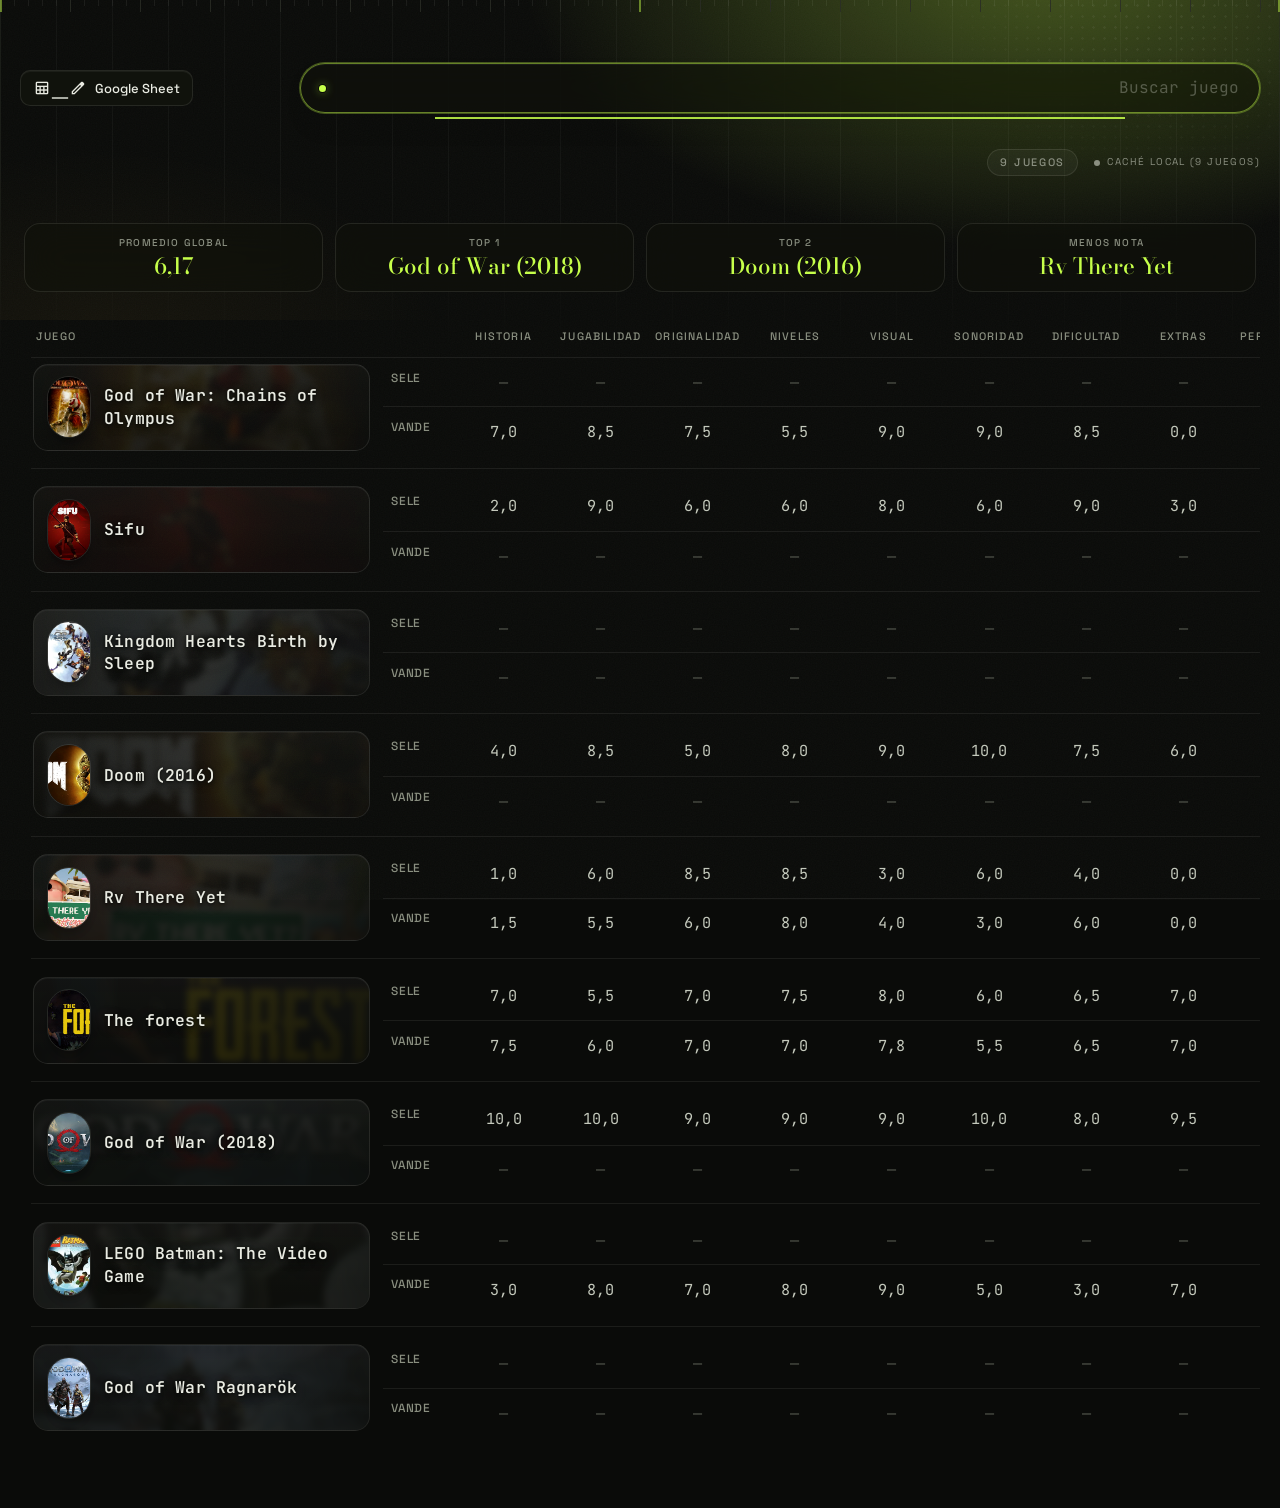
==== index.html @ 584dd897 "feat: subpáginas por juego - 9 archivos en juego/, click en carátula navega, botón ← Volver, fondo v" ====
﻿<!DOCTYPE html>
<html lang="es">
<head>
<meta charset="utf-8">
<meta name="viewport" content="width=device-width, initial-scale=1, viewport-fit=cover">
<title>V&S Clasificacion</title>
<meta name="description" content="Buscador de puntuaciones de videojuegos: categorÃ­as y notas de Sele y Vande.">
<meta name="color-scheme" content="dark light">
<meta name="theme-color" content="#0A0B09" media="(prefers-color-scheme: dark)">
<meta name="theme-color" content="#EDEFE6" media="(prefers-color-scheme: light)">
<link rel="icon" href="data:image/svg+xml,%3Csvg xmlns='http://www.w3.org/2000/svg' viewBox='0 0 32 32'%3E%3Crect width='32' height='32' rx='7' fill='%230A0B09'/%3E%3Ccircle cx='16' cy='16' r='6' fill='%23C6FF4A'/%3E%3C/svg%3E">
<link rel="preconnect" href="https://fonts.googleapis.com">
<link rel="preconnect" href="https://fonts.gstatic.com" crossorigin>
<link href="https://fonts.googleapis.com/css2?family=Bodoni+Moda:ital,opsz,wght@0,6..96,400..900;1,6..96,400..900&family=JetBrains+Mono:ital,wght@0,100..800;1,100..800&family=Material+Symbols+Outlined:opsz,wght,FILL,GRAD@20..48,100..700,0..1,-50..200&family=Space+Grotesk:wght@300..700&display=swap" rel="stylesheet">
<link rel="stylesheet" href="styles.css?v=48">
</head>
<body>
<!-- Fondo del mundo. El orden importa: la luz ambiente va abajo de todo y la
     estructura (retÃ­cula + regla) encima, para que la luz no se coma los pelos
     ni las 3 marcas de fÃ³sforo. -->
<div class="bg" aria-hidden="true">
  <i class="sheen"></i>
  <i class="grain"></i>
  <i class="stipple"></i>
  <i class="rule"></i>
  <i class="ticks"></i>
</div>
<main>
  <header class="hero">
    <div class="search" role="search">
      <label class="sr-only" for="q">Buscar juego</label>
      <div class="search-bar">
        <a class="sheet-link" href="https://docs.google.com/spreadsheets/d/1c0RMIpkBoRhgdFwdL76WXYa5wXf_dSzQB1owI-w7CNk/edit" target="_blank" rel="noopener" aria-label="Editar en Google Sheets">
          <span class="material-symbols-outlined" aria-hidden="true">table_edit</span>
          <span class="sheet-link-text" aria-hidden="true">Google Sheet</span>
        </a>
        <div class="field">
          <span class="mark" aria-hidden="true"></span>
          <input id="q" type="search" enterkeyhint="search" placeholder=" " autocomplete="off" autocapitalize="off" spellcheck="false">
          <span class="ph" id="ph" aria-hidden="true">Buscar juego</span>
          <span class="line" aria-hidden="true"></span>
        </div>
      </div>
      <div class="search-meta">
        <p id="count" aria-live="polite"></p>
        <p class="sync-line" aria-live="polite"><span class="sync-dot" aria-hidden="true"></span><span id="sync-text"></span></p>
      </div>
    </div>
  </header>
  <section id="results" aria-label="Resultados">
    <div class="stats" id="stats" aria-label="EstadÃ­sticas rÃ¡pidas"></div>
    <div class="sheet" id="sheet"></div>
    <p class="no-match" id="none" hidden></p>
  </section>
</main>

<div class="cur" id="cd" aria-hidden="true"><i></i></div>
<div class="cur" id="cr" aria-hidden="true"><i></i></div>
<div id="toast" role="status" aria-live="polite"></div>

<script src="data.js?v=48"></script>
<script type="module" src="script.js?v=48"></script>
</body>
</html>
---- styles.css ----
﻿/* ═══════════════════════════════════════════════════════════════════
   PHOSPHOR — brutalismo suizo monocromo + una sola señal: verde fósforo
   vv16 · conserva tablas, sonidos y cursor · todo el movimiento es
   transform/opacity (cero reflows → cero tirones)
   ═══════════════════════════════════════════════════════════════════ */

:root {
  /* Tinta (negro con un soplo de oliva; nunca negro puro) */
  --bg: #0a0b09;
  --hover: #13150e;
  --raise: #10120c;
  --line: #2a2d25;
  --line-faint: rgba(233, 235, 226, 0.08);
  --muted: #8a8f80;
  --soft: #c4c9bc;
  --fg: #e9ebe2;
  --invert-bg: #edefe6;
  --invert-fg: #0a0b09;

  /* Señal: verde fósforo, con reglas de uso (ver README/DESIGN) */
  --green: #c6ff4a;
  --green-deep: #9ce61f;
  --green-dim: rgba(198, 255, 74, 0.3);

  /* Notas semánticas (datos, no decoración) */
  --gold: #f2b93b;
  --gold-hi: #ffe3a1;
  --good: var(--green);
  --bad: #ff5c4d;

  /* Cristal esmerilado */
  --glass-bg: rgba(16, 18, 12, 0.58);
  --glass-brd: rgba(233, 235, 226, 0.1);
  --glass-hi: rgba(255, 255, 255, 0.05);

  color-scheme: dark;
  --ease-out: cubic-bezier(0.23, 1, 0.32, 1);

  --text: 'JetBrains Mono', 'Spline Sans Mono', ui-monospace, 'SFMono-Regular', Menlo, Consolas, monospace;
  --label: 'Space Grotesk', 'Spline Sans Mono', 'Segoe UI', sans-serif;
  --head: 'Bodoni Moda', Georgia, 'Times New Roman', serif;

  box-sizing: border-box;
  padding-top: env(safe-area-inset-top, 0px);
  padding-bottom: env(safe-area-inset-bottom, 0px);
}

html { scroll-padding-top: env(safe-area-inset-top, 0px); scrollbar-color: var(--line) transparent; scrollbar-width: thin; }
*, *::before, *::after { box-sizing: border-box; }

body {
  margin: 0;
  min-height: 100dvh;
  overflow-x: hidden;
  background: var(--bg);
  color: var(--fg);
  font-family: var(--text);
  font-size: 0.95rem;
  line-height: 1.5;
  -webkit-font-smoothing: antialiased;
  text-rendering: optimizeLegibility;
}

/* Superficies del navegador, del mundo */
::selection { background: var(--green); color: var(--bg); }
::-webkit-scrollbar { width: 10px; height: 10px; }
::-webkit-scrollbar-track { background: transparent; }
::-webkit-scrollbar-thumb { background: var(--line); border-radius: 999px; border: 3px solid transparent; background-clip: padding-box; }
::-webkit-scrollbar-thumb:hover { background: var(--muted); background-clip: padding-box; }

.sr-only {
  position: absolute; width: 1px; height: 1px; margin: -1px; padding: 0;
  overflow: hidden; clip: rect(0 0 0 0); white-space: nowrap; border: 0;
}

/* ——— Fondo del mundo (fijo, sin interacción, sin animación de blur) ——— */
.bg { position: fixed; inset: 0; z-index: -1; overflow: hidden; pointer-events: none; }
.bg i, .bg .grain, .bg .stipple, .bg .rule, .bg .ticks, .bg .sheen { position: absolute; }

/* Film grain: ruido estático, capa fija (único lugar permitido: nunca en contenedores con scroll) */
.grain {
  inset: 0;
  background-image: url("data:image/svg+xml,%3Csvg xmlns='http://www.w3.org/2000/svg' width='180' height='180'%3E%3Cfilter id='n'%3E%3CfeTurbulence type='fractalNoise' baseFrequency='0.82' numOctaves='2' stitchTiles='stitch'/%3E%3C/filter%3E%3Crect width='100%25' height='100%25' filter='url(%23n)' opacity='0.62'/%3E%3C/svg%3E");
  background-size: 180px 180px;
  opacity: 0.055;
  mix-blend-mode: overlay;
}

/* Estippling: puntos finos en la esquina del héroe (textura de la referencia) */
.stipple {
  top: 0; right: 0; width: 34rem; height: 220px;
  background-image: radial-gradient(rgba(233, 235, 226, 0.6) 1px, transparent 1.5px);
  background-size: 11px 11px;
  opacity: 0.1;
  -webkit-mask-image: radial-gradient(22rem 16rem at 78% 8%, #000 10%, transparent 72%);
  mask-image: radial-gradient(22rem 16rem at 78% 8%, #000 10%, transparent 72%);
}

/* ——— A · Retícula de registro ———
   Estructura suiza alineada EXACTAMENTE con la columna de contenido
   (main: width min(92rem,100%) centrado + padding lateral). Sustituye al
   antiguo monolito: en vez de un objeto orgánico, una retícula que dice
   "esto es una página maquetada". Se atenúa antes de la hoja: nunca compite
   con la tabla. Nombre propio (.rule) y NO .grid, que la tabla ya usa. */
.bg .rule {
  top: 0;
  left: calc(50% - min(46rem, 50%));
  width: min(92rem, 100%);
  height: 420px;
  background-image: repeating-linear-gradient(90deg, var(--line-faint) 0 1px, transparent 1px 56px);
  opacity: 0.5;
  -webkit-mask-image: linear-gradient(to bottom, #000 0%, #000 40%, transparent 88%);
  mask-image: linear-gradient(to bottom, #000 0%, #000 40%, transparent 88%);
}
/* los dos bordes de la columna, un pelo más marcados: es lo que la hace "de registro" */
.bg .rule::before,
.bg .rule::after {
  content: '';
  position: absolute;
  top: 0;
  bottom: 0;
  width: 1px;
  background: var(--line);
}
.bg .rule::before { left: 0; }
.bg .rule::after { right: 0; }

/* ——— B · Regla de calibración ———
   Un calibre arriba, en vez de un círculo: corto cada 14px, largo cada 70px.
   Vive en la misma columna de contenido que la retícula.
   Los dos patrones van en el fondo del propio elemento (background-size distinto
   en vez de un pseudo-elemento) para dejar ::after libre: las 3 marcas de fósforo
   tienen que quedar por ENCIMA de los ticks, o el tick largo opaco las tapa. */
.bg .ticks {
  top: 0;
  left: calc(50% - min(46rem, 50%));
  width: min(92rem, 100%);
  height: 12px;
  background-image:
    repeating-linear-gradient(90deg, var(--line) 0 1px, transparent 1px 70px),
    repeating-linear-gradient(90deg, var(--line-faint) 0 1px, transparent 1px 14px);
  background-size: 100% 12px, 100% 6px;
  background-repeat: repeat-x;
  background-position: 0 0;
  opacity: 0.85;
}
/* Tres marcas en fósforo — los dos extremos de columna y el centro. Van al 0,55 de
   --green: es señal de puntería, no ambiente (DESIGN.md §3 lo exime), y por ser
   solo 3 no gasta el cupo de 3-4 puntos verdes. A 2px para que se lean como
   marcas y no compitan con los pelos de 1px de al lado.
   El 0,55 no es arbitrario: medido por píxeles, el .sheen llega a G=89 en su
   pico, y al 0,30 estas marcas daban G=85/61/101 — la de la derecha se perdía
   dentro del lavado. A 0,55 quedan por encima y se leen como 3 marcas. */
.bg .ticks::after {
  content: '';
  position: absolute;
  inset: 0 0 auto 0;
  height: 12px;
  opacity: 0.55;
  background-image:
    linear-gradient(90deg, var(--green) 0 2px, transparent 2px),
    linear-gradient(90deg, transparent calc(50% - 1px), var(--green) calc(50% - 1px) calc(50% + 1px), transparent calc(50% + 1px)),
    linear-gradient(270deg, var(--green) 0 2px, transparent 2px);
  background-repeat: no-repeat;
}

/* Luz ambiental: fósforo muy tenue tras el héroe, cálido al pie (no llega a la hoja) */
.sheen {
  top: 0;
  left: 0;
  right: 0;
  height: 320px;
  background:
    radial-gradient(60rem 32rem at 82% -10%, var(--green-dim) 0%, transparent 55%),
    radial-gradient(40rem 24rem at 8% 112%, rgba(242, 185, 59, 0.05) 0%, transparent 55%);
}

main {
  width: min(92rem, 100%);
  margin: 0 auto;
  padding: 0 1.25rem 0;
  display: flex;
  flex-direction: column;
  /* vv22: la tabla se desatasca del panel y crece con la página. Antes
     (vv14/vv16) era `height: 100dvh` a propósito para que la página nunca
     scrolleara; ahora es al revés: la hoja lleva su propio alto y el scroll
     es del documento. El remate final pasa al padding de la hoja para que la
     tinta llegue hasta el borde de abajo. */
  min-height: 100dvh;
}

/* ——— Cabecera: buscador en píldora de cristal ——— */
.hero {
  padding-top: clamp(2.5rem, 7dvh, 4.5rem);
  display: flex;
  justify-content: flex-start;
  align-items: center;
}
.search {
  width: 100%;
  max-width: 92rem;
  display: flex;
  flex-direction: column;
  align-items: flex-start;
  gap: 2.2rem; /* centrado entre barra y tabla */
}
.search-bar {
  display: flex;
  align-items: center;
  justify-content: space-between;
  gap: 1.5rem; /* separación mínima entre herramientas y buscador */
  width: 100%;
}
.search-tools {
  display: flex;
  gap: 0.35rem;
  flex-shrink: 0;
  margin-left: 1.25rem; /* 20px desde el borde izquierdo de main */
}
.search-meta {
  display: flex;
  align-items: center;
  gap: 1rem;
  width: 100%;
  justify-content: flex-end;
}
.tool-icon {
  font-size: 1.25rem;
  color: var(--muted);
  opacity: 0.65;
  pointer-events: none;
  line-height: 1;
}

.field {
  position: relative;
  display: flex;
  align-items: center;
  gap: 0.8rem;
  min-height: 3.15rem;
  padding: 0 1.15rem;
  border-radius: 999px;
  border: 1px solid var(--glass-brd);
  background: var(--glass-bg);
  backdrop-filter: blur(18px) saturate(1.5);
  -webkit-backdrop-filter: blur(18px) saturate(1.5);
  box-shadow: inset 0 1px 0 var(--glass-hi), 0 14px 34px -22px rgba(0, 0, 0, 0.7);
  transition: border-color 0.25s var(--ease-out), box-shadow 0.25s var(--ease-out);
  flex: 1 1 auto;
  min-width: 0;
  max-width: 60rem; /* 960px — techo real para que no se estire infinitamente */
}
.field:focus-within {
  border-color: color-mix(in srgb, var(--green) 48%, transparent);
  box-shadow: inset 0 1px 0 var(--glass-hi), 0 0 0 1px var(--green-dim), 0 14px 34px -22px rgba(0, 0, 0, 0.7);
}

/* Punto de señal: apagado en reposo, fósforo al enfocar */
.mark {
  flex: 0 0 auto;
  width: 7px;
  height: 7px;
  border-radius: 50%;
  background: var(--muted);
  box-shadow: 0 0 0 1px var(--bg);
  transition: background 0.25s var(--ease-out), box-shadow 0.25s var(--ease-out);
}
.field:focus-within .mark { background: var(--green); box-shadow: 0 0 0 1px var(--bg), 0 0 10px -1px var(--green); }

#q {
  flex: 1 1 auto;
  min-width: 0;
  display: block;
  padding: 0.78rem 0;
  background: transparent;
  color: var(--fg);
  caret-color: var(--green);
  border: 0;
  border-radius: 0;
  outline: none;
  font-family: var(--text);
  font-size: 1rem;
  text-align: right;
  -webkit-appearance: none;
  appearance: none;
}
#q::selection { background: var(--green); color: var(--bg); }
#q::placeholder { color: transparent; }
#q::-webkit-search-cancel-button,
#q::-webkit-search-decoration { -webkit-appearance: none; display: none; }

/* Texto de ayuda que rota despacio entre nombres de juegos (conservado) */
.ph {
  position: absolute;
  inset: 0;
  display: grid;
  place-items: center end;
  padding: 0 calc(1.15rem + 2px) 0 1.15rem;
  font-size: 1rem;
  color: var(--muted);
  white-space: nowrap;
  overflow: hidden;
  text-overflow: ellipsis;
  pointer-events: none;
  transition: opacity 0.28s var(--ease-out), transform 0.28s var(--ease-out);
}
.ph.out { opacity: 0; transform: translateY(-5px); }
.ph.pre { opacity: 0; transform: translateY(5px); }
.field:focus-within .ph:not(.out):not(.pre) { opacity: 0.55; }
#q:not(:placeholder-shown) ~ .ph { opacity: 0; }

/* Línea inferior bajo la píldora: destello en reposo, despliegue fósforo al enfocar */
.line {
  position: absolute;
  left: 14%;
  right: 14%;
  bottom: -7px;
  height: 2px;
  overflow: hidden;
  pointer-events: none;
  background: linear-gradient(var(--line-faint), var(--line-faint)) bottom / 100% 1px no-repeat;
}
.line::before {
  content: '';
  position: absolute;
  bottom: 0;
  left: 0;
  width: 26%;
  height: 1px;
  background: linear-gradient(90deg, transparent, var(--soft), transparent);
  transform: translateX(-100%);
  animation: sweep 7s ease-in-out infinite;
  transition: opacity 0.2s var(--ease-out);
}
.line::after {
  content: '';
  position: absolute;
  inset: 0;
  background: var(--green);
  opacity: 0.85;
  transform: scaleX(0);
  transform-origin: center;
  transition: transform 0.32s var(--ease-out);
}
.field:focus-within .line::after { transform: scaleX(1); }
.field:focus-within .line::before { opacity: 0; }

@keyframes sweep {
  0%        { transform: translateX(-100%); }
  60%, 100% { transform: translateX(360%); }
}

#count {
  display: inline-block;
  margin: 0;
  padding: 0.3rem 0.75rem;
  border-radius: 999px;
  border: 1px solid var(--glass-brd);
  background: rgba(233, 235, 226, 0.04);
  font-family: var(--label);
  font-size: 0.68rem;
  font-weight: 500;
  letter-spacing: 0.16em;
  text-transform: uppercase;
  color: var(--muted);
}

/* Badge «En vivo»: aparece solo cuando el servidor responde (sync en tiempo real) */
.sync-line {
  display: none;
  align-items: center;
  gap: 0.45rem;
  justify-content: flex-end;
  margin: 0;
  font-family: var(--label);
  font-size: 0.62rem;
  letter-spacing: 0.14em;
  text-transform: uppercase;
  color: var(--muted);
}
.sync-line.on { display: flex; }
.sync-line .sync-dot {
  width: 6px;
  height: 6px;
  border-radius: 50%;
  background: var(--muted);
}
.sync-line.live .sync-dot {
  background: var(--green);
  box-shadow: 0 0 8px var(--green-dim);
}

/* ——— Hoja: la lista; la tabla crece con la página y scrollea solo en horizontal ——— */
#results {
  margin-top: 2.9rem;
  flex: 1;
  min-height: 0;
  display: flex;
  flex-direction: column;
}

/* Panel de estadísticas rápidas (4 métricas en línea) */
.stats {
  display: grid;
  grid-template-columns: repeat(4, 1fr);
  gap: 0.75rem;
  margin-bottom: 0.75rem;
  padding: 0 0.25rem;
}
@media (max-width: 900px) {
  .stats { grid-template-columns: repeat(2, 1fr); }
}
@media (max-width: 520px) {
  .stats { grid-template-columns: 1fr; }
}
.stat {
  display: flex;
  flex-direction: column;
  align-items: center;        /* eje cruz: centra el bloque label+valor */
  justify-content: center;    /* eje principal: centra verticalmente en la caja */
  gap: 0.2rem;
  padding: 0.75rem 1rem;
  border-radius: 16px;
  border: 1px solid var(--glass-brd);
  background: var(--glass-bg);
  backdrop-filter: blur(18px) saturate(1.5);
  -webkit-backdrop-filter: blur(18px) saturate(1.5);
  text-align: center;
}
.stat-label {
  font-family: var(--label);
  font-size: 0.62rem;
  font-weight: 500;
  letter-spacing: 0.12em;
  text-transform: uppercase;
  color: var(--muted);
}
.stat-value {
  font-family: var(--head);
  font-size: 1.4rem;
  font-weight: 500;
  line-height: 1.1;
  color: var(--fg);
}
.stat-value.gold { color: var(--gold); }
.stat-value.green { color: var(--green); }

.sheet {
  /* vv22: sin caja — ni borde, ni radio, ni sombra — y sin scroll propio en
     vertical (lo lleva la página). `flex: 1 0 auto` es lo que mantiene la
     hoja pegada al fondo con listas cortas: medido, `0 0 auto` dejaba 119px
     de página desnuda bajo una tabla de 1 resultado. */
  flex: 1 0 auto;
  min-height: 0;
  overflow: auto;            /* solo horizontal: el vertical es de la página */
  /* vv23: la tabla se queda SIN fondo. Las filas ya eran transparentes
     (--row-bg: transparent, línea 517), así que este era el único campo opaco.
     Consecuencia medida: entra el grain (que cubre todo el viewport, y es la
     textura del mundo) y el resto final de .rule/.ticks, que se solapan con
     los primeros ~90px de la tabla — la retícula se repliega antes de que
     llegue a las notas. */
  background: transparent;
  /* padding-bottom quitado: el aire final lo pone margin-bottom del último .game
     (3.5rem !important) para evitar colapso de márgenes y forzar separación visual. */
}
.sheet::-webkit-scrollbar { height: 10px; }
.sheet::-webkit-scrollbar-track { background: transparent; }
.sheet::-webkit-scrollbar-thumb { background: var(--line); border-radius: 999px; border: 3px solid transparent; background-clip: padding-box; }
.sheet::-webkit-scrollbar-thumb:hover { background: var(--muted); background-clip: padding-box; }

.grid {
  --c1: 22rem;
  --c2: 4.5rem;
  --cols: var(--c1) var(--c2) repeat(9, minmax(5.5rem, 1fr)) 5.5rem;
  min-width: 88rem;
  padding: 0.55rem 0.7rem 0.9rem;
}
.head, .game { display: grid; grid-template-columns: var(--cols); }

.head { border-bottom: 1px solid var(--line-faint); }
.head > div, .head > button {
  padding: 0.95rem 0.25rem 0.8rem;
  font-family: var(--label);
  font-weight: 500;
  font-size: 0.68rem;
  letter-spacing: 0.11em;
  text-transform: uppercase;
  color: var(--muted);
  text-align: center;
  background: transparent;
  border: none;
  display: inline-flex;
  align-items: center;
  justify-content: center;
  gap: 0.3rem;
}
.head > div:first-child { text-align: left; padding-left: 0.3rem; justify-content: flex-start; }

button.col-sort {
  cursor: pointer;
  border-radius: 999px;
  margin: -0.15rem 0;
  transition: color 0.18s var(--ease-out), background 0.18s var(--ease-out), transform 0.2s var(--ease-out);
  user-select: none;
  -webkit-appearance: none;
  appearance: none;
  outline: none;
}
button.col-sort:hover { color: var(--fg); background: rgba(233, 235, 226, 0.06); }
button.col-sort:focus-visible { outline: 1px solid var(--green); outline-offset: 1px; }
button.col-sort.active { color: var(--fg); font-weight: 700; }

/* Señal de fósforo en la columna activa (estado, no decoración) */
.sort-icon {
  font-size: 0.6rem;
  line-height: 1;
  color: var(--green);
  display: inline-block;
}
button.col-sort.active[data-dir="asc"] .sort-icon { color: var(--gold); }

/* Fila de juego: hairline de 1 px, entrada/salida por transición (conservado) */
.game {
  --row-bg: transparent;
  position: relative;
  background: var(--row-bg);
  border-bottom: 1px solid var(--line-faint);
  /* Espacio inferior REAL: padding-bottom (dentro del elemento, no colapsa).
     El pelo de 1px queda al final del padding, separando visualmente. */
  padding-bottom: 0.7rem;
  transition: opacity 0.28s var(--ease-out) var(--d, 0ms), transform 0.28s var(--ease-out) var(--d, 0ms);
}
/* Espacio superior original conservado: margin-top en juegos subsiguientes.
   Con el padding-bottom del anterior + este margin-top = 1.4rem visuales entre juegos. */
.game + .game { margin-top: 0.7rem; }
.game:last-child,
.game:last-of-type { 
  border-bottom: 0;
  /* Aire extra solo bajo el último juego */
  padding-bottom: 3.5rem; 
}
.game[hidden] { display: none; }
.game.out {
  opacity: 0;
  transform: translateY(6px);
  transition-duration: 0.14s;
  transition-delay: 0ms;
  pointer-events: none;
}

/* vv27: aire entre juegos gestionado por row-gap en .grid (no por márgenes).
   row-gap NO colapsa, es consistente, y al ocultar juegos con display:none
   el hueco se redistribuye solo entre los visibles. */

/* Sin hover en los juegos (por decisión de diseño) */
@media (hover: hover) and (pointer: fine) {
  .game:hover .name { transform: translateX(3px); }
  .game:hover .cover-thumb { transform: scale(1.06); }
  button.col-sort:hover { transform: translateY(-1px); }
}

.row { display: contents; }

/* Nombre del juego: celda de cristal con carátula al fondo y máscara píldora */
.name {
  grid-column: 1;
  grid-row: 1 / span 2;
  position: relative;
  overflow: hidden;
  display: flex;
  align-items: center;
  gap: 0.85rem;
  margin: 0.38rem 0.85rem 0.38rem 0.1rem;
  padding: 0.72rem 1.05rem 0.72rem 0.8rem;
  border-radius: 15px;
  border: 1px solid var(--glass-brd);
  background: linear-gradient(180deg, rgba(233, 235, 226, 0.05), rgba(233, 235, 226, 0.015));
  backdrop-filter: blur(13px) saturate(1.35);
  -webkit-backdrop-filter: blur(13px) saturate(1.35);
  box-shadow: inset 0 1px 0 var(--glass-hi);
  text-align: left;
  /* Título del juego: mono semibold, como un marcador (pegado a la tabla de datos).
     Sustituye a la serif itálica (Bodoni Moda), que no encajaba con la estética suiza. */
  font-family: var(--text);
  font-weight: 600;
  font-size: 1.02rem;
  letter-spacing: 0.01em;
  line-height: 1.4;
  overflow-wrap: anywhere;
  isolation: isolate;
}

.name-bg {
  position: absolute;
  inset: -6px;
  background-size: cover;
  background-position: center;
  filter: blur(3px);
  opacity: 0.24;
  transform: scale(1.06);
  pointer-events: none;
  z-index: 0;
  transition: opacity 0.35s var(--ease-out), transform 0.35s var(--ease-out);
}
.name-bg::after {
  content: '';
  position: absolute;
  inset: 0;
  background: linear-gradient(90deg,
    color-mix(in srgb, var(--bg) 82%, transparent) 0%,
    color-mix(in srgb, var(--bg) 46%, transparent) 52%,
    color-mix(in srgb, var(--bg) 82%, transparent) 100%);
}
@media (hover: hover) and (pointer: fine) {
  .game:hover .name-bg { opacity: 0.38; transform: scale(1.1); }
}

/* Máscara píldora de la carátula (silueta) */
.cover-thumb {
  position: relative;
  z-index: 1;
  flex: 0 0 auto;
  width: 44px;
  height: 62px;
  border-radius: 999px;
  object-fit: cover;
  border: 1px solid var(--glass-brd);
  box-shadow: 0 8px 18px -10px rgba(0, 0, 0, 0.85);
  filter: saturate(0.92) contrast(1.03);
  transition: transform 0.3s var(--ease-out);
}

.name-text {
  position: relative;
  z-index: 1;
  color: var(--fg);
  text-shadow: 0 1px 3px var(--bg), 0 2px 10px var(--bg);
}
.name { transition: transform 0.3s var(--ease-out); }

.player {
  padding: 0.72rem 0.5rem;
  text-align: left;
  font-family: var(--label);
  font-weight: 500;
  font-size: 0.74rem;
  letter-spacing: 0.06em;
  text-transform: uppercase;
  color: var(--muted);
  background: var(--row-bg);
}
.c {
  /* Los dígitos quedaban ~3,3 px por encima del centro de la celda (medido por
     píxeles: la tinta de los números). Se bajan con padding asimétrico — el
     TOTAL de padding es el mismo, así que la altura de la fila no cambia. */
  padding: calc(0.72rem + 3.3px) 0.25rem calc(0.72rem - 3.3px);
  text-align: center;
  color: var(--soft);
  font-variant-numeric: tabular-nums;
}
.c.dash { color: var(--muted); opacity: 0.55; }

/* Nota final: pill pequeño pegado al número (celda con el mismo padding que el resto → alineado) */
.c.nota {
  color: var(--fg);
  font-weight: 700;
  padding: 0.72rem 0.25rem; /* centrada con vertical-align: -3px (abajo) → sin el bajado de los números */
}
.c.nota .np {
  display: inline-block;
  padding: 0.1em 0.52em;
  border-radius: 999px;
  line-height: 1.3;
  /* La píldora quedaba ~2 px por encima del centro de la celda (medido):
     vertical-align baja la cápsula sin tocar el transform del pop. -3 px la
     deja a <0,2 px del centro de la celda. */
  vertical-align: -3px;
  background: rgba(233, 235, 226, 0.055);
}
.c.nota.gold .np {
  color: var(--gold);
  background: color-mix(in srgb, var(--gold) 10%, transparent);
  position: relative;
  overflow: hidden; /* recorta el ::before sweep */
}

/* Brillo dorado en notas de 9+ (función conservada, con color de respaldo).
   OJO: sin background-color: var(--gold) aquí. Esa línea (herencia de un
   fallback pensado para navegadores sin background-clip) pintaba la CAJA
   entera del mismo dorado que el número — y como el clip a texto solo
   recorta las capas de imagen, el resultado era número dorado sobre caja
   dorada: invisible. El fallback real ya vive en `.c.nota.gold .np` de
   arriba (número dorado sólido + píldora tenue). */
.c.nota.good .np {
  color: var(--green);
  background: color-mix(in srgb, var(--green) 8%, transparent);
}
.c.nota.bad .np {
  color: var(--bad);
  background: color-mix(in srgb, var(--bad) 8%, transparent);
}

@media (prefers-reduced-motion: no-preference) {
  @supports (background-clip: text) or (-webkit-background-clip: text) {
    .c.nota.gold .np {
      background: linear-gradient(100deg, var(--gold) 0%, var(--gold) 42%, var(--gold-hi) 50%, var(--gold) 58%, var(--gold) 100%),
        color-mix(in srgb, var(--gold) 10%, transparent);
      background-size: 260% 100%, 100% 100%;
      background-repeat: no-repeat;
      -webkit-background-clip: text, border-box;
      background-clip: text, border-box;
      -webkit-text-fill-color: transparent;
      color: transparent;
      animation: shimmer 4s ease-in-out 1.2s infinite;
    }
  }
  /* Sweep dorado único: una banda que cruza la píldora de izquierda a derecha,
     recortada por overflow:hidden del .np. Ciclo ~4.5 s con pausa larga. */
  .c.nota.gold .np::before {
    content: '';
    position: absolute;
    inset: 0;
    border-radius: inherit;
    background: linear-gradient(90deg,
      transparent 0%,
      transparent 40%,
      color-mix(in srgb, var(--gold) 55%, transparent) 50%,
      transparent 60%,
      transparent 100%
    );
    transform: translateX(-100%);
    animation: goldSweep 4.5s ease-in-out infinite;
    pointer-events: none;
    z-index: 1;
  }
}
@keyframes shimmer {
  0%        { background-position: 100% 0, 0 0; }
  45%, 100% { background-position: 0% 0, 0 0; }
}
@keyframes goldSweep {
  0%   { transform: translateX(-100%); opacity: 0; }
  10%  { opacity: 1; }
  35%  { transform: translateX(100%); opacity: 1; }
  45%  { transform: translateX(100%); opacity: 0; }
  100% { transform: translateX(100%); opacity: 0; }
}
.c.nota.dash { font-weight: 400; color: var(--muted); opacity: 1; }

/* ——— Lote de movimiento ligero: solo transform/opacity, gated por reduced-motion ——— */
@media (prefers-reduced-motion: no-preference) {
  .sheet { animation: sheetIn 0.7s var(--ease-out) both; }
  .sheet.live { animation: liveFlash 1.1s var(--ease-out); } /* destello al actualizarse en vivo */
  button.col-sort.active .sort-icon { animation: sortPop 0.28s var(--ease-out); }
  .c.nota .np.pop { animation: notaPop 0.4s var(--ease-out); }
}
@keyframes sheetIn { from { opacity: 0; transform: translateY(10px); } }
/* vv22: el destello en vivo ya no puede ser un anillo (la hoja no tiene caja);
     es una línea de fósforo en el borde superior de la tabla. */
@keyframes liveFlash { 0% { box-shadow: inset 0 2px 0 rgba(198, 255, 74, 0.7); } 100% { box-shadow: inset 0 2px 0 rgba(198, 255, 74, 0); } }
@keyframes sortPop  { from { transform: scale(0.4); opacity: 0; } }
@keyframes notaPop  { from { transform: scale(0.72); } 60% { transform: scale(1.06); } }

/* Línea fina entre los dos jugadores (conservada) */
.row.second::before {
  content: '';
  position: absolute;
  grid-column: 2 / -1;
  grid-row: 2;
  top: 0;
  left: 0;
  right: 0;
  height: 0;
  border-top: 1px solid var(--line-faint);
  pointer-events: none;
}

@keyframes fadeIn { from { opacity: 0; } }

.no-match {
  animation: fadeIn 0.2s var(--ease-out) backwards;
  margin: 0;
  padding: 2rem 1rem;
  font-family: var(--label);
  font-size: 0.85rem;
  color: var(--muted);
  text-align: center;
  text-wrap: balance;
}

/* Movimiento reducido: solo fundido, sin desplazamiento ni escalonado */
@media (prefers-reduced-motion: reduce) {
  .game { transition: opacity 0.15s linear; }
  .game.out { transform: none; }
  .no-match { animation: none; }
  .line::before { animation: none; opacity: 0; }
  .line::after, .ph { transition: none; }
}

/* Cristal sólido cuando el sistema pide menos transparencia */
@media (prefers-reduced-transparency: reduce) {
  .field, .name { background: var(--raise); backdrop-filter: none; -webkit-backdrop-filter: none; }
}

/* Desplazamiento horizontal: nombre y jugador fijos, con fondo de cristal (conservado) */
@media (max-width: 75rem) {
  .name, .player, .head > div:nth-child(-n+2) { position: sticky; z-index: 2; }
  .name, .head > div:first-child { left: 0.7rem; }
  .player, .head > div:nth-child(2) { left: calc(var(--c1) + 0.7rem); }
  .head > div:nth-child(-n+2) { background: color-mix(in srgb, var(--raise) 82%, transparent); }
  .name { background: color-mix(in srgb, var(--raise) 74%, transparent); }
  .player { background: color-mix(in srgb, var(--raise) 82%, transparent); }
  .row.second > .player { border-top: 1px solid var(--line-faint); }
}

/* Móvil: tarjetas por juego (comportamiento conservado) */
@media (max-width: 40rem) {
  main { padding-inline: 0.75rem; }

  .sheet { overflow-x: visible; }
  .grid { min-width: 0; padding: 0.65rem 0.7rem 0.95rem; }
  .head { display: none; }

  .game {
    display: block;
    margin-bottom: 0.95rem;
    padding: 0.8rem 0.9rem 1rem;
    border: 1px solid var(--glass-brd);
    border-radius: 18px;
    background: linear-gradient(180deg, rgba(233, 235, 226, 0.045), rgba(233, 235, 226, 0.01));
    box-shadow: inset 0 1px 0 var(--glass-hi);
  }
  .game:last-child { margin-bottom: 0; }

  .row {
    display: grid;
    grid-template-columns: repeat(3, 1fr);
    column-gap: 0.55rem;
    row-gap: 0.28rem;
  }
  .row.second {
    margin-top: 0.8rem;
    padding-top: 0.8rem;
    border-top: 1px solid var(--line-faint);
  }
  .row.second::before { display: none; }
  .row.second > .player { border-top: 0; }

  .name {
    grid-column: 1 / -1;
    grid-row: auto;
    margin: 0 0 0.8rem;
    font-size: 0.97rem;
    border-radius: 13px;
  }
  .cover-thumb { width: 38px; height: 54px; }

  .player { grid-column: 1 / -1; }
  .row > .c { padding: 0.5rem 0.15rem; }
  .row > .c:not(.nota)::before {
    content: attr(data-cat);
    display: block;
    margin-bottom: 0.2rem;
    font-family: var(--label);
    font-size: 0.55rem;
    letter-spacing: 0.07em;
    text-transform: uppercase;
    color: var(--muted);
    overflow-wrap: anywhere;
  }
  .row > .c.nota {
    grid-column: 1 / -1;
    padding-top: 0.5rem;
    font-size: 1.15rem;
  }
  .row > .c.nota .np { line-height: 1.15; vertical-align: 0; } /* en tarjetas la píldora ya queda centrada (medido) */

  /* Herramientas del buscador en móvil: más compactas */
  .search-tools { gap: 0.25rem; margin-left: 0.5rem; }
  .tool-icon { font-size: 1.1rem; opacity: 0.55; }
  .search { gap: 0.5rem; }
  .search-bar { gap: 0.75rem; justify-content: flex-start; }
  .search-meta { gap: 0.5rem; justify-content: flex-start; }
  .field { max-width: none; flex: 1 1 auto; }

  .name, .player, .head > div:nth-child(-n+2) { position: static; }
}

/* ——— Cursor propio (conservado; el anillo enciende en fósforo sobre las filas) ——— */
.cur {
  position: fixed;
  left: 0;
  top: 0;
  z-index: 9999;
  pointer-events: none;
  opacity: 0;
  transition: opacity 0.2s var(--ease-out);
}
.cur.on { opacity: 1; }
.cur > i { position: absolute; left: 0; top: 0; display: block; translate: -50% -50%; }

#cd > i {
  width: 6px;
  height: 6px;
  border-radius: 50%;
  background: var(--fg);
  box-shadow: 0 0 0 1px var(--bg);
  transition: scale 0.16s var(--ease-out), opacity 0.16s var(--ease-out);
}
#cr > i {
  width: 28px;
  height: 28px;
  border-radius: 50%;
  border: 1px solid color-mix(in srgb, var(--fg) 65%, transparent);
  opacity: 0.5;
  transform-origin: center;
  transition:
    opacity 0.16s var(--ease-out),
    scale 0.2s var(--ease-out),
    border-radius 0.2s var(--ease-out),
    border-color 0.2s var(--ease-out),
    box-shadow 0.2s var(--ease-out);
}
html.cur-hover #cr > i {
  scale: 1.55;
  opacity: 0.7;
  border-color: var(--green);
  box-shadow: 0 0 0 1px var(--green-dim), 0 0 20px -6px var(--green);
}
html.cur-text #cr > i { scale: 0.08 1; border-radius: 3px; opacity: 0.95; background: var(--fg); }
html.cur-text #cd > i { opacity: 0; }
html.cur-down #cr > i { scale: 0.78; }
html.cur-down #cd > i { scale: 0.65; }
html.has-cur, html.has-cur * { cursor: none !important; }

/* Onda suave al hacer clic (conservada) */
.ripple {
  position: fixed;
  z-index: 9998;
  width: 16px;
  height: 16px;
  margin: -8px 0 0 -8px;
  border: 1px solid color-mix(in srgb, var(--fg) 50%, transparent);
  border-radius: 50%;
  pointer-events: none;
  animation: ripple 0.3s var(--ease-out) forwards;
}
@keyframes ripple {
  from { transform: scale(0.4); opacity: 0.45; }
  to   { transform: scale(3); opacity: 0; }
}

/* Aviso breve al silenciar / activar el sonido (tecla M) */
#toast {
  position: fixed;
  left: 50%;
  bottom: calc(1.5rem + env(safe-area-inset-bottom, 0px));
  z-index: 9997;
  padding: 0.5rem 0.95rem;
  border-radius: 999px;
  font-family: var(--label);
  font-size: 0.7rem;
  font-weight: 500;
  letter-spacing: 0.08em;
  text-transform: uppercase;
  color: var(--soft);
  background: var(--glass-bg);
  backdrop-filter: blur(14px) saturate(1.4);
  -webkit-backdrop-filter: blur(14px) saturate(1.4);
  border: 1px solid var(--glass-brd);
  box-shadow: inset 0 1px 0 var(--glass-hi);
  opacity: 0;
  transform: translate(-50%, 8px);
  transition: opacity 0.2s var(--ease-out), transform 0.2s var(--ease-out);
  pointer-events: none;
}
#toast.show { opacity: 1; transform: translate(-50%, 0); }

@media (prefers-reduced-motion: reduce) {
  .cur, .cur > i, #toast { transition: none; }
  .ripple { display: none; }
}

/* ——— Enlace a Google Sheet: botón con icono + texto ——— */
.sheet-link {
  display: inline-flex;
  align-items: center;
  gap: 8px;
  padding: 8px 12px;
  border-radius: 10px;
  background: var(--raise);
  color: var(--fg);
  text-decoration: none;
  font: 500 13px/1 var(--label);
  border: 1px solid var(--glass-brd);
  box-shadow: inset 0 1px 0 var(--glass-hi);
  transition: background 0.2s var(--ease-out), border-color 0.2s var(--ease-out), transform 0.05s var(--ease-out), box-shadow 0.2s var(--ease-out);
}
.sheet-link:hover { background: var(--hover); border-color: var(--green); }
.sheet-link:active { transform: scale(0.97); }
.sheet-link:focus-visible { outline: 2px solid var(--green); outline-offset: 2px; }
.sheet-link .material-symbols-outlined { font-size: 18px; flex-shrink: 0; }
.sheet-link-text { display: inline-flex; white-space: nowrap; transition: text-shadow 0.6s var(--ease-out); }

/* vv26: fuera la onda por letra. Antes cada carácter del texto iba en un
   <span class="wave"> con `animation: wave 8s ease-in-out infinite` y 12
   retardos escalonados de 200 ms (las letras subían y bajaban 2 px en
   translateY). Ese markup solo existía para escalonar el movimiento, así que
   también se retira: ahora el texto es plano.
   Lo que se conserva es el brillo de hover, que pasa de las 12 letras al texto
   entero: misma señal de que el botón es pulsable, y con una sombra en vez de
   doce. Sube con transition (no con box-shadow), como manda DESIGN.md §Movimiento. */
.sheet-link:hover .sheet-link-text { text-shadow: 0 0 6px #fff, 0 0 12px #fff; }
@media (min-width: 480px) { .sheet-link-text { display: inline-flex; } }
@media (max-width: 479px) { .sheet-link-text { display: none; } }

/* ——— Subpágina de juego: fondo verde opaco, solo botón volver ——— */
.game-page {
  background: var(--bg);
  min-height: 100vh;
  display: flex;
  align-items: flex-start;
  justify-content: center;
  padding: 2rem 1rem;
  overflow: hidden;
}

.game-page .back-btn {
  position: fixed;
  top: 1.5rem;
  left: 1.5rem;
  font-family: var(--label);
  font-size: 1rem;
  font-weight: 500;
  color: var(--green);
  text-decoration: none;
  padding: 0.5rem 1rem;
  border-radius: 8px;
  background: var(--raise);
  border: 1px solid var(--glass-brd);
  transition: background 0.2s var(--ease-out), border-color 0.2s var(--ease-out), color 0.2s var(--ease-out), transform 0.05s var(--ease-out);
}

.game-page .back-btn:hover {
  background: var(--hover);
  border-color: var(--green);
  color: var(--green-hi);
}

.game-page .back-btn:active {
  transform: scale(0.97);
}

.game-page .back-btn:focus-visible {
  outline: 2px solid var(--green);
  outline-offset: 2px;
}
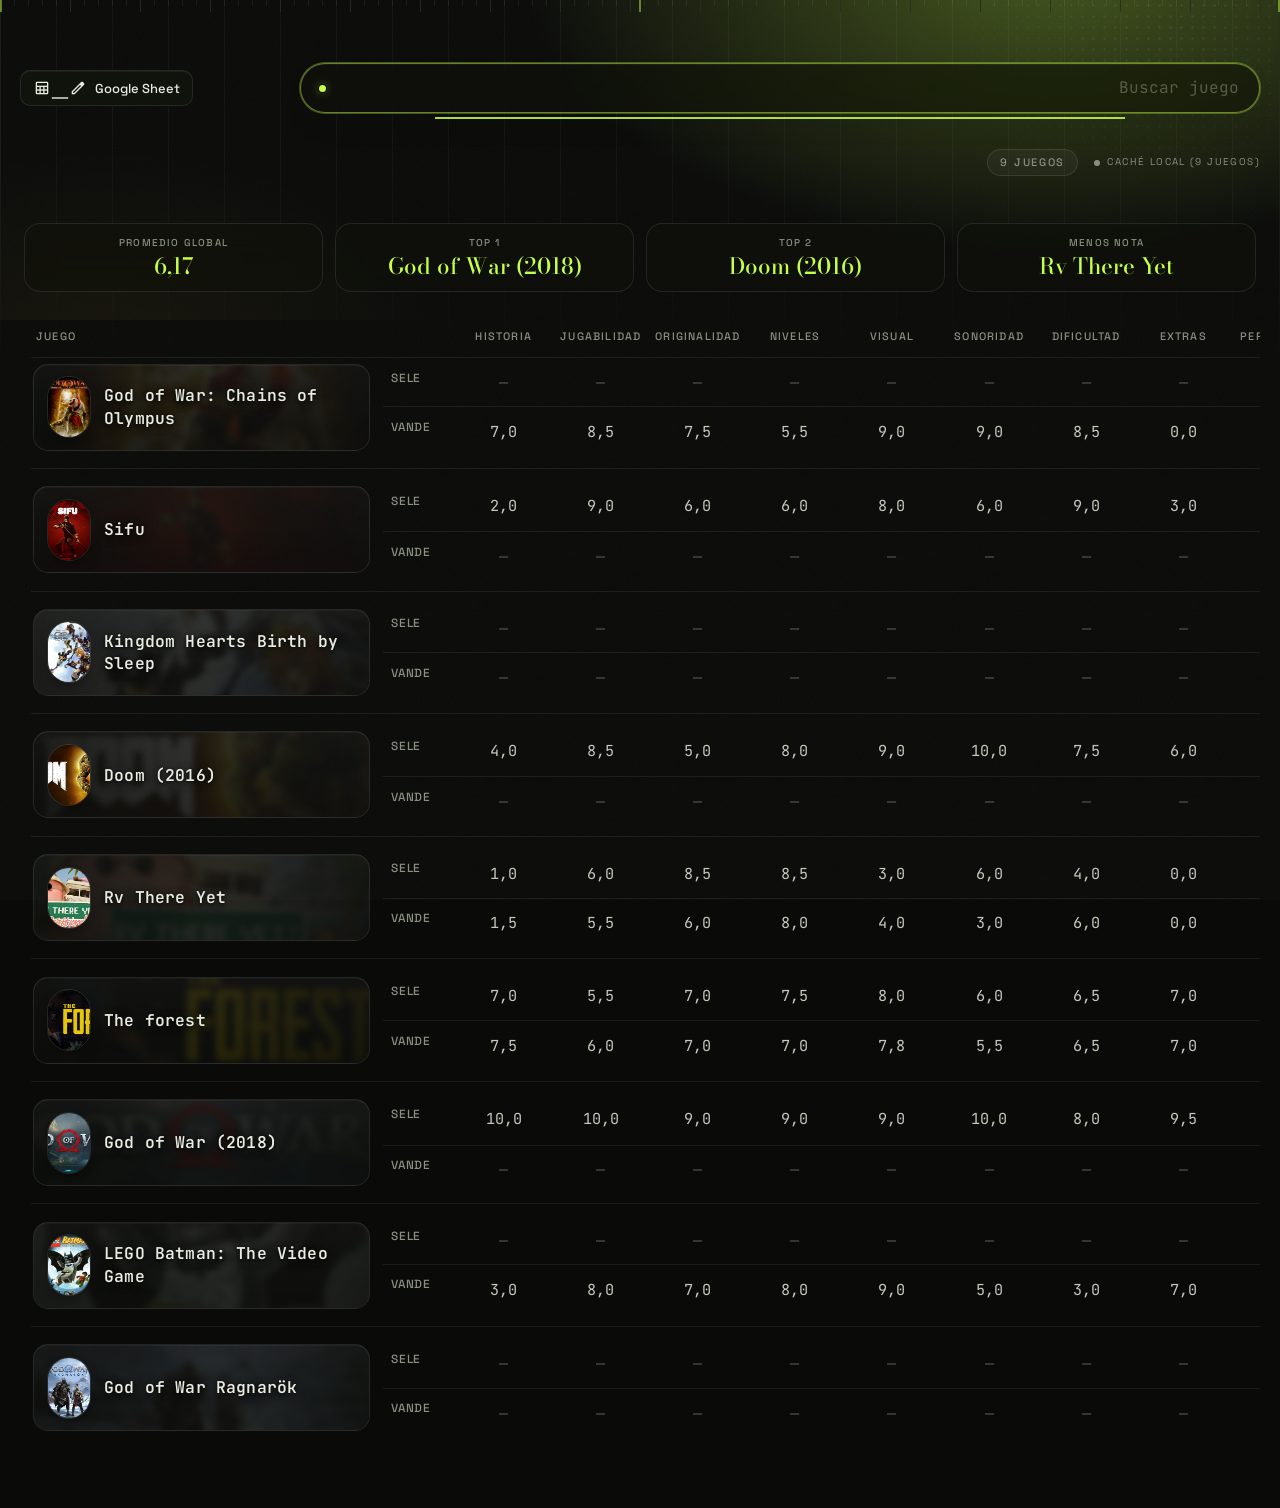
==== commit 5722ba16: "feat: View Transitions API - animación carátula entre tabla y subpágina, cache-bust v51" ====
--- a/index.html
+++ b/index.html
@@ -8,11 +8,12 @@
 <meta name="color-scheme" content="dark light">
 <meta name="theme-color" content="#0A0B09" media="(prefers-color-scheme: dark)">
 <meta name="theme-color" content="#EDEFE6" media="(prefers-color-scheme: light)">
+<meta name="view-transition" content="same-origin">
 <link rel="icon" href="data:image/svg+xml,%3Csvg xmlns='http://www.w3.org/2000/svg' viewBox='0 0 32 32'%3E%3Crect width='32' height='32' rx='7' fill='%230A0B09'/%3E%3Ccircle cx='16' cy='16' r='6' fill='%23C6FF4A'/%3E%3C/svg%3E">
 <link rel="preconnect" href="https://fonts.googleapis.com">
 <link rel="preconnect" href="https://fonts.gstatic.com" crossorigin>
 <link href="https://fonts.googleapis.com/css2?family=Bodoni+Moda:ital,opsz,wght@0,6..96,400..900;1,6..96,400..900&family=JetBrains+Mono:ital,wght@0,100..800;1,100..800&family=Material+Symbols+Outlined:opsz,wght,FILL,GRAD@20..48,100..700,0..1,-50..200&family=Space+Grotesk:wght@300..700&display=swap" rel="stylesheet">
-<link rel="stylesheet" href="styles.css?v=48">
+<link rel="stylesheet" href="styles.css?v=51">
 </head>
 <body>
 <!-- Fondo del mundo. El orden importa: la luz ambiente va abajo de todo y la
@@ -58,7 +59,7 @@
 <div class="cur" id="cr" aria-hidden="true"><i></i></div>
 <div id="toast" role="status" aria-live="polite"></div>
 
-<script src="data.js?v=48"></script>
-<script type="module" src="script.js?v=48"></script>
+<script src="data.js?v=51"></script>
+<script type="module" src="script.js?v=51"></script>
 </body>
 </html>
--- a/styles.css
+++ b/styles.css
@@ -1055,3 +1055,29 @@
   outline: 2px solid var(--green);
   outline-offset: 2px;
 }
+
+/* ——— View Transitions API: animación de carátula entre páginas ——— */
+@view-transition {
+  navigation: auto;
+}
+
+/* La carátula pequeña en la tabla y la grande en la subpágina comparten el mismo nombre */
+.cover-thumb,
+.name-bg {
+  view-transition-name: cover;
+}
+
+/* Duración y easing globales */
+::view-transition-old(root),
+::view-transition-new(root) {
+  animation-duration: 0.35s;
+  animation-timing-function: var(--ease-out);
+}
+
+/* Reducir movimiento: sin animación de transición */
+@media (prefers-reduced-motion: reduce) {
+  ::view-transition-old(root),
+  ::view-transition-new(root) {
+    animation-duration: 0.01s;
+  }
+}
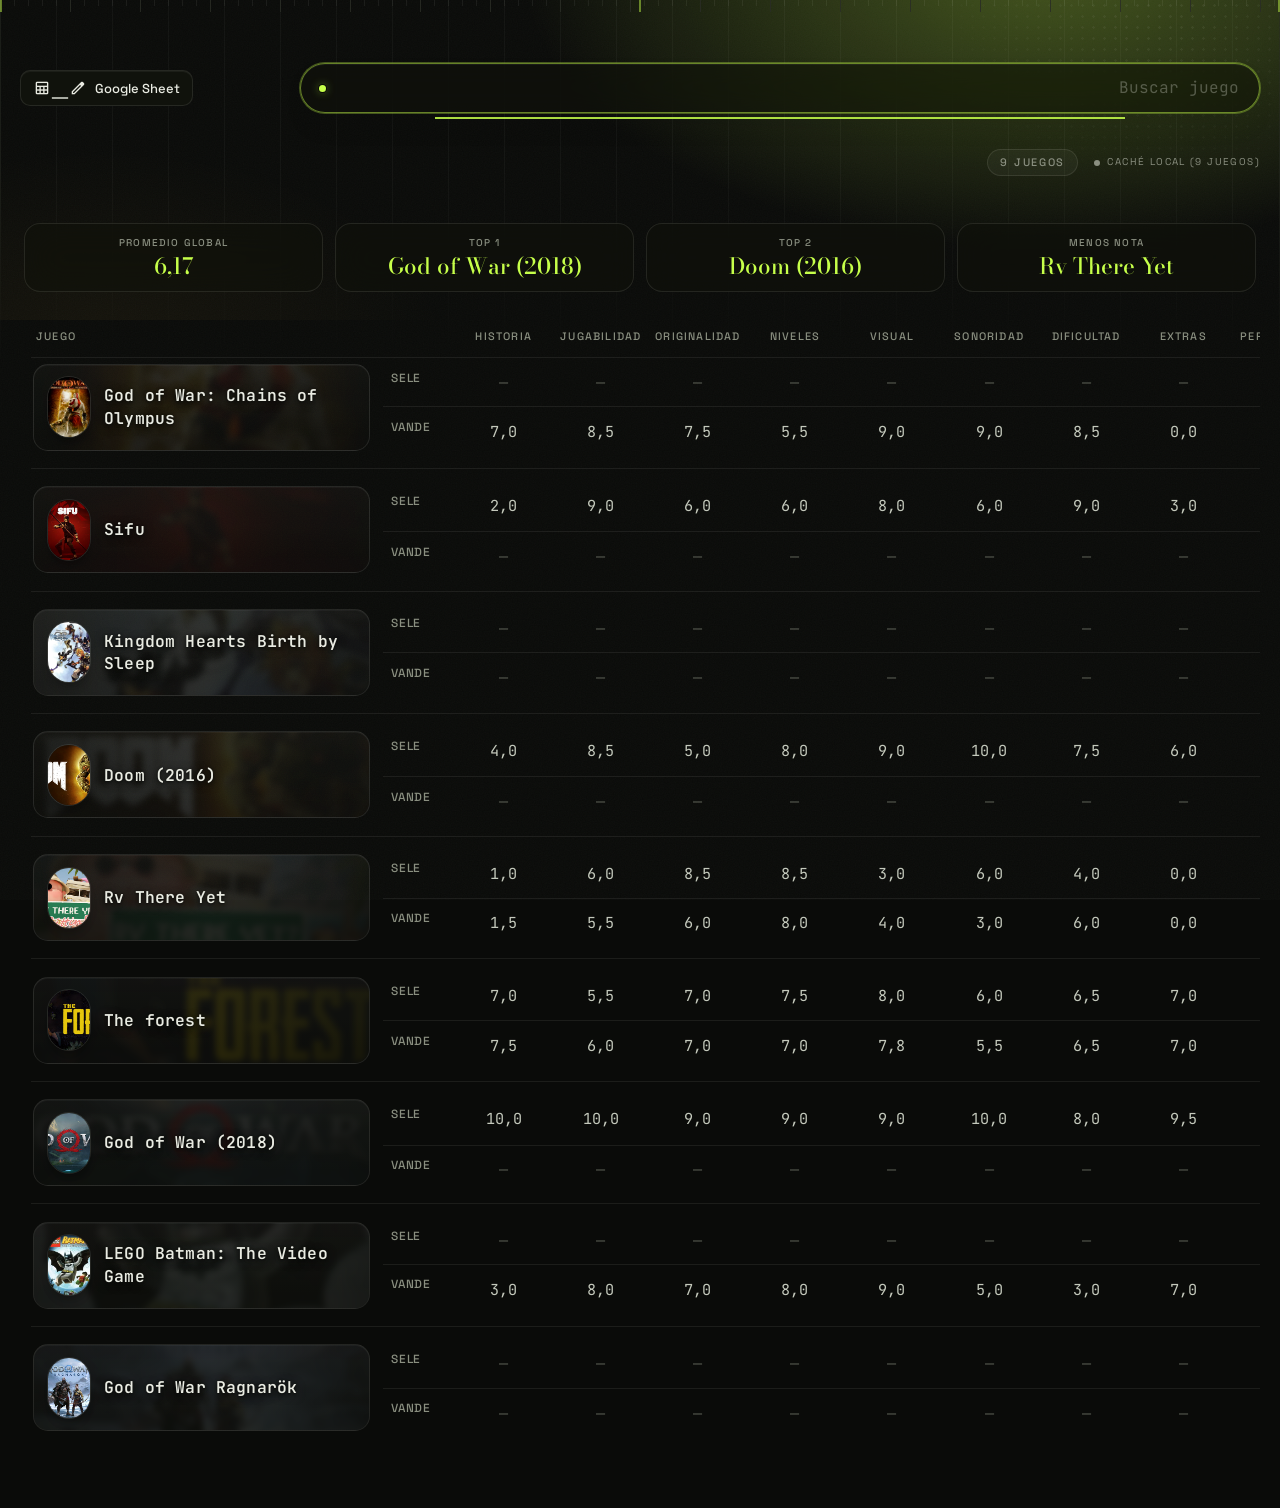
==== commit 6e55cf58: "revert: quita View Transitions API (no funcionaba en Chrome/Brave), cache-bust v53" ====
--- a/index.html
+++ b/index.html
@@ -8,12 +8,11 @@
 <meta name="color-scheme" content="dark light">
 <meta name="theme-color" content="#0A0B09" media="(prefers-color-scheme: dark)">
 <meta name="theme-color" content="#EDEFE6" media="(prefers-color-scheme: light)">
-<meta name="view-transition" content="same-origin">
 <link rel="icon" href="data:image/svg+xml,%3Csvg xmlns='http://www.w3.org/2000/svg' viewBox='0 0 32 32'%3E%3Crect width='32' height='32' rx='7' fill='%230A0B09'/%3E%3Ccircle cx='16' cy='16' r='6' fill='%23C6FF4A'/%3E%3C/svg%3E">
 <link rel="preconnect" href="https://fonts.googleapis.com">
 <link rel="preconnect" href="https://fonts.gstatic.com" crossorigin>
 <link href="https://fonts.googleapis.com/css2?family=Bodoni+Moda:ital,opsz,wght@0,6..96,400..900;1,6..96,400..900&family=JetBrains+Mono:ital,wght@0,100..800;1,100..800&family=Material+Symbols+Outlined:opsz,wght,FILL,GRAD@20..48,100..700,0..1,-50..200&family=Space+Grotesk:wght@300..700&display=swap" rel="stylesheet">
-<link rel="stylesheet" href="styles.css?v=51">
+<link rel="stylesheet" href="styles.css?v=53">
 </head>
 <body>
 <!-- Fondo del mundo. El orden importa: la luz ambiente va abajo de todo y la
@@ -59,7 +58,7 @@
 <div class="cur" id="cr" aria-hidden="true"><i></i></div>
 <div id="toast" role="status" aria-live="polite"></div>
 
-<script src="data.js?v=51"></script>
-<script type="module" src="script.js?v=51"></script>
+<script src="data.js?v=53"></script>
+<script type="module" src="script.js?v=53"></script>
 </body>
 </html>
--- a/styles.css
+++ b/styles.css
@@ -1055,29 +1055,3 @@
   outline: 2px solid var(--green);
   outline-offset: 2px;
 }
-
-/* ——— View Transitions API: animación de carátula entre páginas ——— */
-@view-transition {
-  navigation: auto;
-}
-
-/* La carátula pequeña en la tabla y la grande en la subpágina comparten el mismo nombre */
-.cover-thumb,
-.name-bg {
-  view-transition-name: cover;
-}
-
-/* Duración y easing globales */
-::view-transition-old(root),
-::view-transition-new(root) {
-  animation-duration: 0.35s;
-  animation-timing-function: var(--ease-out);
-}
-
-/* Reducir movimiento: sin animación de transición */
-@media (prefers-reduced-motion: reduce) {
-  ::view-transition-old(root),
-  ::view-transition-new(root) {
-    animation-duration: 0.01s;
-  }
-}
